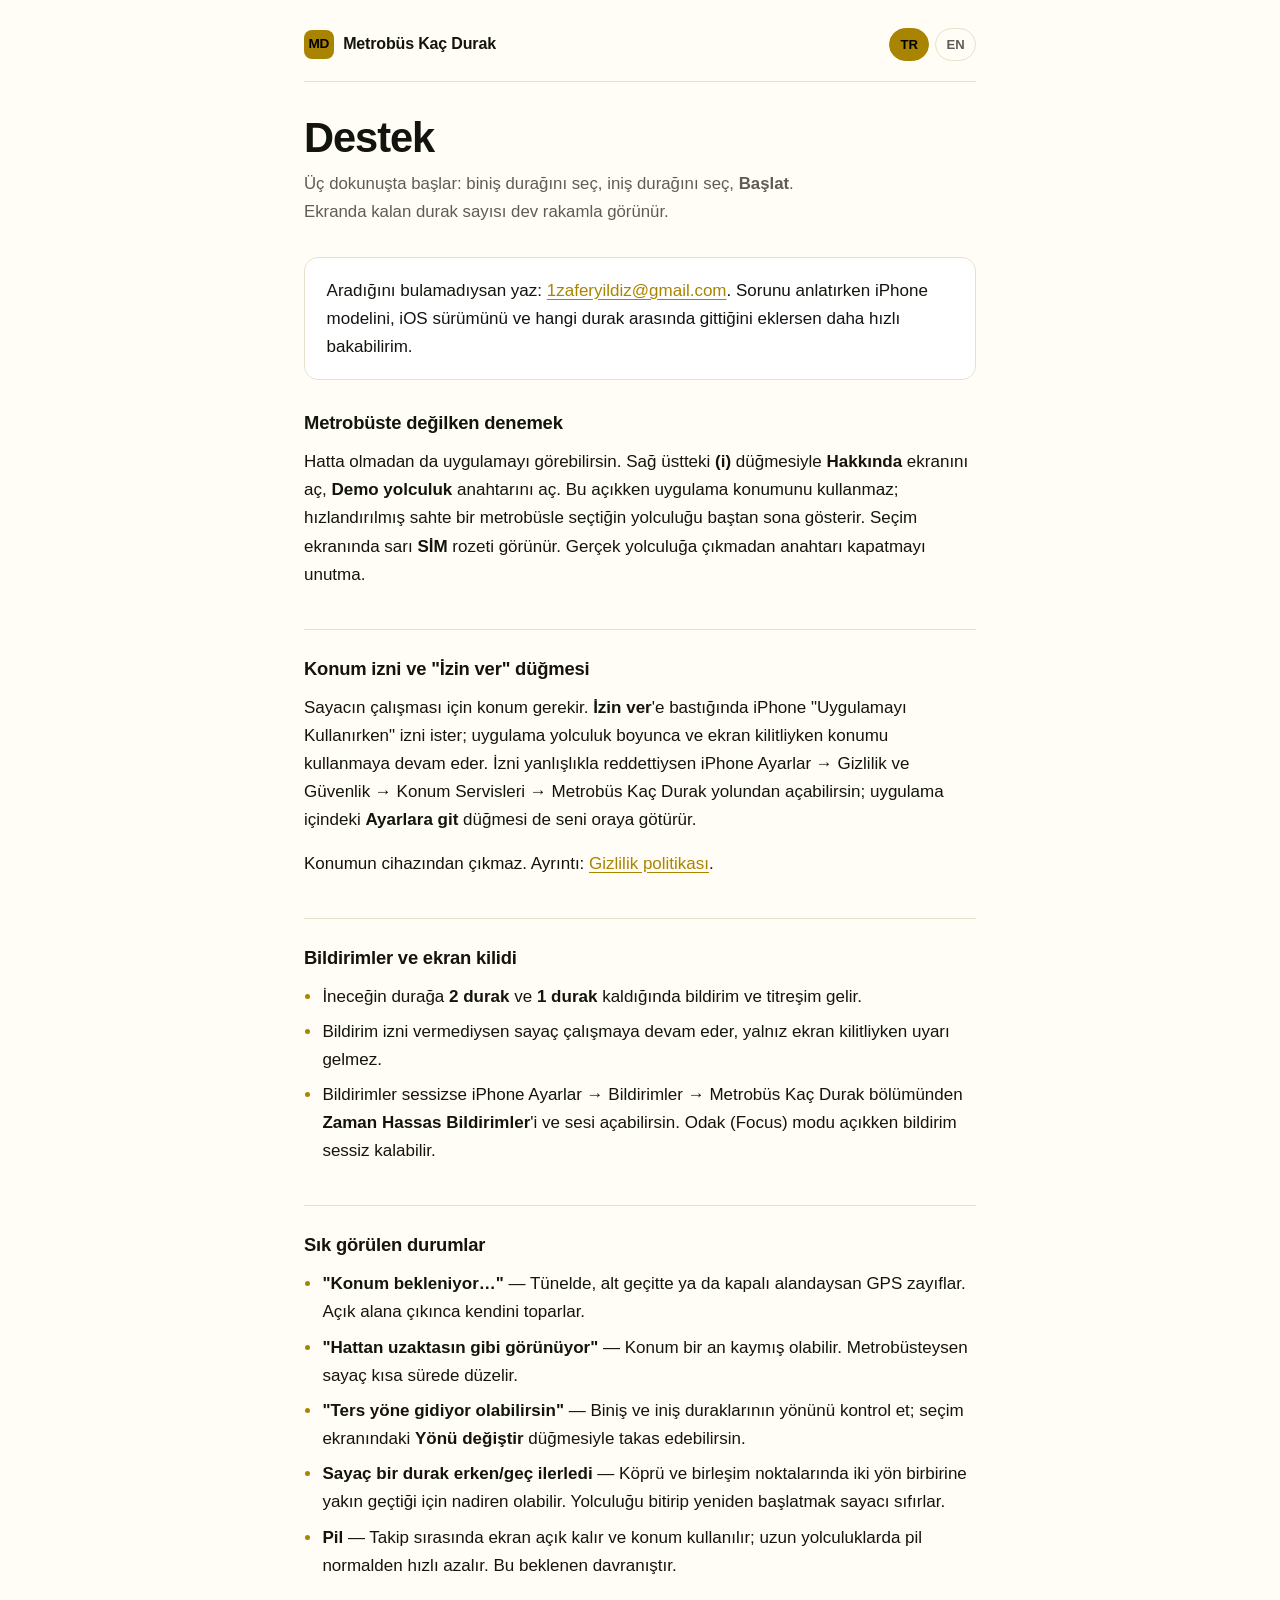
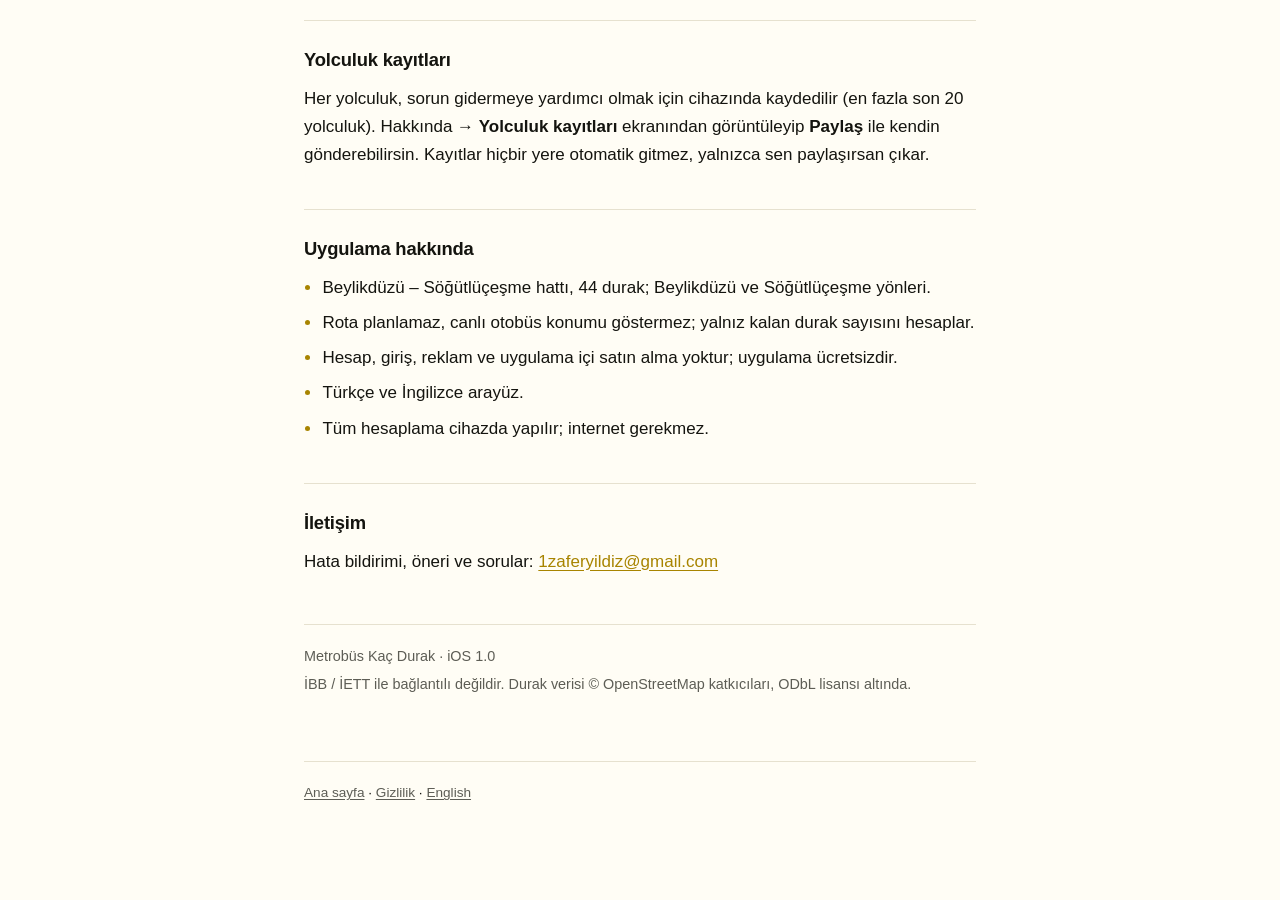
==== destek.html @ fbbd899b "Metrobüs Kaç Durak gizlilik ve destek sayfaları" ====
<!DOCTYPE html>
<html lang="tr">
  <head>
    <meta charset="utf-8" />
    <meta name="viewport" content="width=device-width, initial-scale=1" />
    <title>Destek — Metrobüs Kaç Durak</title>
    <meta
      name="description"
      content="Metrobüs Kaç Durak destek sayfası: kurulum, konum izni, bildirimler, sorun giderme ve iletişim."
    />
    <link rel="stylesheet" href="style.css" />
  </head>
  <body>
    <div class="wrap">
      <header class="top">
        <a class="brand" href="./">
          <span class="mark" aria-hidden="true">MD</span>
          Metrobüs Kaç Durak
        </a>
        <nav class="lang" aria-label="Dil">
          <a href="destek.html" aria-current="true">TR</a>
          <a href="support.html">EN</a>
        </nav>
      </header>

      <main>
        <h1>Destek</h1>
        <p class="lede">
          Üç dokunuşta başlar: biniş durağını seç, iniş durağını seç,
          <strong>Başlat</strong>. Ekranda kalan durak sayısı dev rakamla görünür.
        </p>

        <div class="callout">
          <p>
            Aradığını bulamadıysan yaz:
            <a href="mailto:1zaferyildiz@gmail.com">1zaferyildiz@gmail.com</a>.
            Sorunu anlatırken iPhone modelini, iOS sürümünü ve hangi durak
            arasında gittiğini eklersen daha hızlı bakabilirim.
          </p>
        </div>

        <h2>Metrobüste değilken denemek</h2>
        <p>
          Hatta olmadan da uygulamayı görebilirsin. Sağ üstteki <strong>(i)</strong>
          düğmesiyle <strong>Hakkında</strong> ekranını aç, <strong>Demo
          yolculuk</strong> anahtarını aç. Bu açıkken uygulama konumunu kullanmaz;
          hızlandırılmış sahte bir metrobüsle seçtiğin yolculuğu baştan sona
          gösterir. Seçim ekranında sarı <strong>SİM</strong> rozeti görünür.
          Gerçek yolculuğa çıkmadan anahtarı kapatmayı unutma.
        </p>

        <h2>Konum izni ve "İzin ver" düğmesi</h2>
        <p>
          Sayacın çalışması için konum gerekir. <strong>İzin ver</strong>'e
          bastığında iPhone "Uygulamayı Kullanırken" izni ister; uygulama
          yolculuk boyunca ve ekran kilitliyken konumu kullanmaya devam eder.
          İzni yanlışlıkla reddettiysen iPhone Ayarlar → Gizlilik ve Güvenlik →
          Konum Servisleri → Metrobüs Kaç Durak yolundan açabilirsin; uygulama
          içindeki <strong>Ayarlara git</strong> düğmesi de seni oraya götürür.
        </p>
        <p>
          Konumun cihazından çıkmaz. Ayrıntı:
          <a href="gizlilik.html">Gizlilik politikası</a>.
        </p>

        <h2>Bildirimler ve ekran kilidi</h2>
        <ul>
          <li>
            İneceğin durağa <strong>2 durak</strong> ve <strong>1 durak</strong>
            kaldığında bildirim ve titreşim gelir.
          </li>
          <li>
            Bildirim izni vermediysen sayaç çalışmaya devam eder, yalnız ekran
            kilitliyken uyarı gelmez.
          </li>
          <li>
            Bildirimler sessizse iPhone Ayarlar → Bildirimler → Metrobüs Kaç
            Durak bölümünden <strong>Zaman Hassas Bildirimler</strong>'i ve sesi
            açabilirsin. Odak (Focus) modu açıkken bildirim sessiz kalabilir.
          </li>
        </ul>

        <h2>Sık görülen durumlar</h2>
        <ul>
          <li>
            <strong>"Konum bekleniyor…"</strong> — Tünelde, alt geçitte ya da
            kapalı alandaysan GPS zayıflar. Açık alana çıkınca kendini toparlar.
          </li>
          <li>
            <strong>"Hattan uzaktasın gibi görünüyor"</strong> — Konum bir an
            kaymış olabilir. Metrobüsteysen sayaç kısa sürede düzelir.
          </li>
          <li>
            <strong>"Ters yöne gidiyor olabilirsin"</strong> — Biniş ve iniş
            duraklarının yönünü kontrol et; seçim ekranındaki
            <strong>Yönü değiştir</strong> düğmesiyle takas edebilirsin.
          </li>
          <li>
            <strong>Sayaç bir durak erken/geç ilerledi</strong> — Köprü ve
            birleşim noktalarında iki yön birbirine yakın geçtiği için nadiren
            olabilir. Yolculuğu bitirip yeniden başlatmak sayacı sıfırlar.
          </li>
          <li>
            <strong>Pil</strong> — Takip sırasında ekran açık kalır ve konum
            kullanılır; uzun yolculuklarda pil normalden hızlı azalır. Bu
            beklenen davranıştır.
          </li>
        </ul>

        <h2>Yolculuk kayıtları</h2>
        <p>
          Her yolculuk, sorun gidermeye yardımcı olmak için cihazında kaydedilir
          (en fazla son 20 yolculuk). Hakkında → <strong>Yolculuk kayıtları</strong>
          ekranından görüntüleyip <strong>Paylaş</strong> ile kendin
          gönderebilirsin. Kayıtlar hiçbir yere otomatik gitmez, yalnızca sen
          paylaşırsan çıkar.
        </p>

        <h2>Uygulama hakkında</h2>
        <ul>
          <li>Beylikdüzü – Söğütlüçeşme hattı, 44 durak; Beylikdüzü ve Söğütlüçeşme yönleri.</li>
          <li>Rota planlamaz, canlı otobüs konumu göstermez; yalnız kalan durak sayısını hesaplar.</li>
          <li>Hesap, giriş, reklam ve uygulama içi satın alma yoktur; uygulama ücretsizdir.</li>
          <li>Türkçe ve İngilizce arayüz.</li>
          <li>Tüm hesaplama cihazda yapılır; internet gerekmez.</li>
        </ul>

        <h2>İletişim</h2>
        <p>
          Hata bildirimi, öneri ve sorular:
          <a href="mailto:1zaferyildiz@gmail.com">1zaferyildiz@gmail.com</a>
        </p>

        <div class="meta">
          <p>Metrobüs Kaç Durak · iOS 1.0</p>
          <p>
            İBB / İETT ile bağlantılı değildir. Durak verisi © OpenStreetMap
            katkıcıları, ODbL lisansı altında.
          </p>
        </div>
      </main>

      <footer>
        <p>
          <a href="./">Ana sayfa</a> · <a href="gizlilik.html">Gizlilik</a> ·
          <a href="support.html">English</a>
        </p>
      </footer>
    </div>
  </body>
</html>
---- style.css ----
:root {
  --bg: #000000;
  --surface: #121212;
  --surface-2: #1a1a1a;
  --fg: #ffffff;
  --muted: #bdbdbd;
  --accent: #ffd600;
  --rule: #2a2a2a;
  --radius: 14px;
  --measure: 42rem;
}

@media (prefers-color-scheme: light) {
  :root {
    --bg: #fffdf5;
    --surface: #ffffff;
    --surface-2: #f6f3e6;
    --fg: #14140f;
    --muted: #5d5d55;
    --accent: #a88400;
    --rule: #e6e1cf;
  }
}

* {
  box-sizing: border-box;
}

html {
  -webkit-text-size-adjust: 100%;
}

body {
  margin: 0;
  padding: 0 1.25rem 5rem;
  background: var(--bg);
  color: var(--fg);
  font-family: -apple-system, BlinkMacSystemFont, "SF Pro Text", "Segoe UI",
    Roboto, "Helvetica Neue", Arial, sans-serif;
  font-size: 17px;
  line-height: 1.65;
  -webkit-font-smoothing: antialiased;
}

.wrap {
  max-width: var(--measure);
  margin: 0 auto;
}

header.top {
  display: flex;
  align-items: center;
  justify-content: space-between;
  gap: 1rem;
  padding: 1.75rem 0 1.25rem;
  border-bottom: 1px solid var(--rule);
  margin-bottom: 2rem;
}

.brand {
  display: inline-flex;
  align-items: center;
  gap: 0.6rem;
  font-weight: 700;
  letter-spacing: -0.01em;
  color: inherit;
  text-decoration: none;
  font-size: 1rem;
}

.brand .mark {
  display: inline-grid;
  place-items: center;
  width: 1.85rem;
  height: 1.85rem;
  border-radius: 8px;
  background: var(--accent);
  color: #000;
  font-size: 0.85rem;
  font-weight: 800;
}

nav.lang {
  display: flex;
  gap: 0.35rem;
  flex-shrink: 0;
}

nav.lang a {
  padding: 0.3rem 0.65rem;
  border-radius: 999px;
  border: 1px solid var(--rule);
  color: var(--muted);
  text-decoration: none;
  font-size: 0.82rem;
  font-weight: 600;
}

nav.lang a[aria-current="true"] {
  background: var(--accent);
  border-color: var(--accent);
  color: #000;
}

h1 {
  font-size: clamp(1.9rem, 6vw, 2.6rem);
  line-height: 1.15;
  letter-spacing: -0.025em;
  margin: 0 0 0.5rem;
}

h1 + .lede {
  color: var(--muted);
  font-size: 1.05rem;
  margin: 0 0 2rem;
  max-width: 34rem;
}

h2 {
  font-size: 1.15rem;
  letter-spacing: -0.01em;
  margin: 2.5rem 0 0.6rem;
  padding-top: 1.5rem;
  border-top: 1px solid var(--rule);
}

h2:first-of-type {
  border-top: none;
  padding-top: 0;
  margin-top: 0;
}

p,
li {
  color: var(--fg);
}

p {
  margin: 0 0 1rem;
}

ul {
  margin: 0 0 1rem;
  padding-left: 1.15rem;
}

li {
  margin-bottom: 0.45rem;
}

li::marker {
  color: var(--accent);
}

a {
  color: var(--accent);
  text-underline-offset: 0.18em;
}

strong {
  font-weight: 650;
}

.callout {
  background: var(--surface);
  border: 1px solid var(--rule);
  border-radius: var(--radius);
  padding: 1.15rem 1.35rem;
  margin: 0 0 1.75rem;
}

.callout p:last-child {
  margin-bottom: 0;
}

.meta {
  color: var(--muted);
  font-size: 0.9rem;
  border-top: 1px solid var(--rule);
  margin-top: 3rem;
  padding-top: 1.25rem;
}

.meta p {
  margin: 0 0 0.3rem;
  color: var(--muted);
}

.cards {
  display: grid;
  gap: 1rem;
  margin: 2rem 0 0;
  padding: 0;
  list-style: none;
}

@media (min-width: 40rem) {
  .cards {
    grid-template-columns: 1fr 1fr;
  }
}

.cards li {
  margin: 0;
}

.cards a {
  display: block;
  height: 100%;
  padding: 1.35rem 1.4rem;
  border-radius: var(--radius);
  background: var(--surface);
  border: 1px solid var(--rule);
  color: inherit;
  text-decoration: none;
  transition: border-color 120ms ease, transform 120ms ease;
}

.cards a:hover,
.cards a:focus-visible {
  border-color: var(--accent);
}

.cards .t {
  display: block;
  font-weight: 700;
  font-size: 1.05rem;
  margin-bottom: 0.25rem;
}

.cards .d {
  display: block;
  color: var(--muted);
  font-size: 0.92rem;
  line-height: 1.5;
}

footer {
  margin-top: 4rem;
  padding-top: 1.25rem;
  border-top: 1px solid var(--rule);
  color: var(--muted);
  font-size: 0.85rem;
}

footer a {
  color: var(--muted);
}

@media (max-width: 30rem) {
  body {
    font-size: 16px;
  }
  header.top {
    flex-wrap: wrap;
  }
}
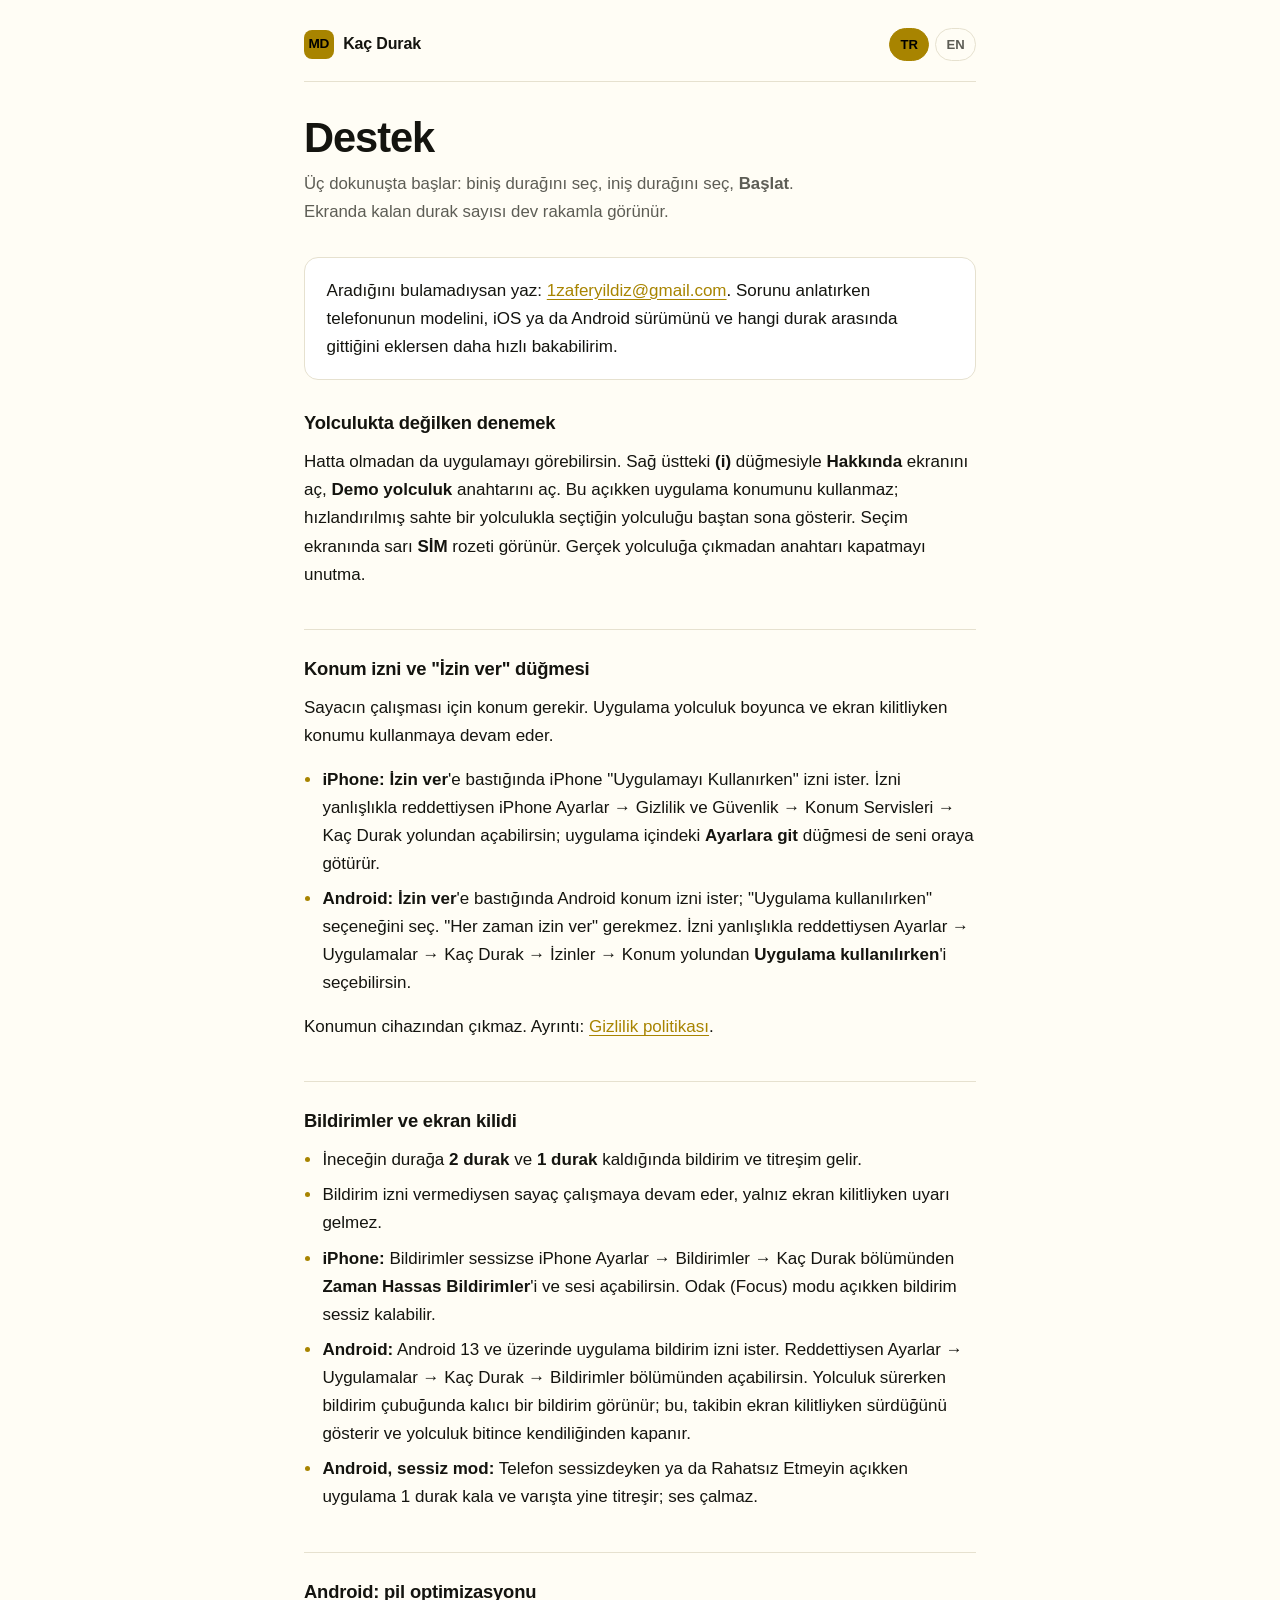
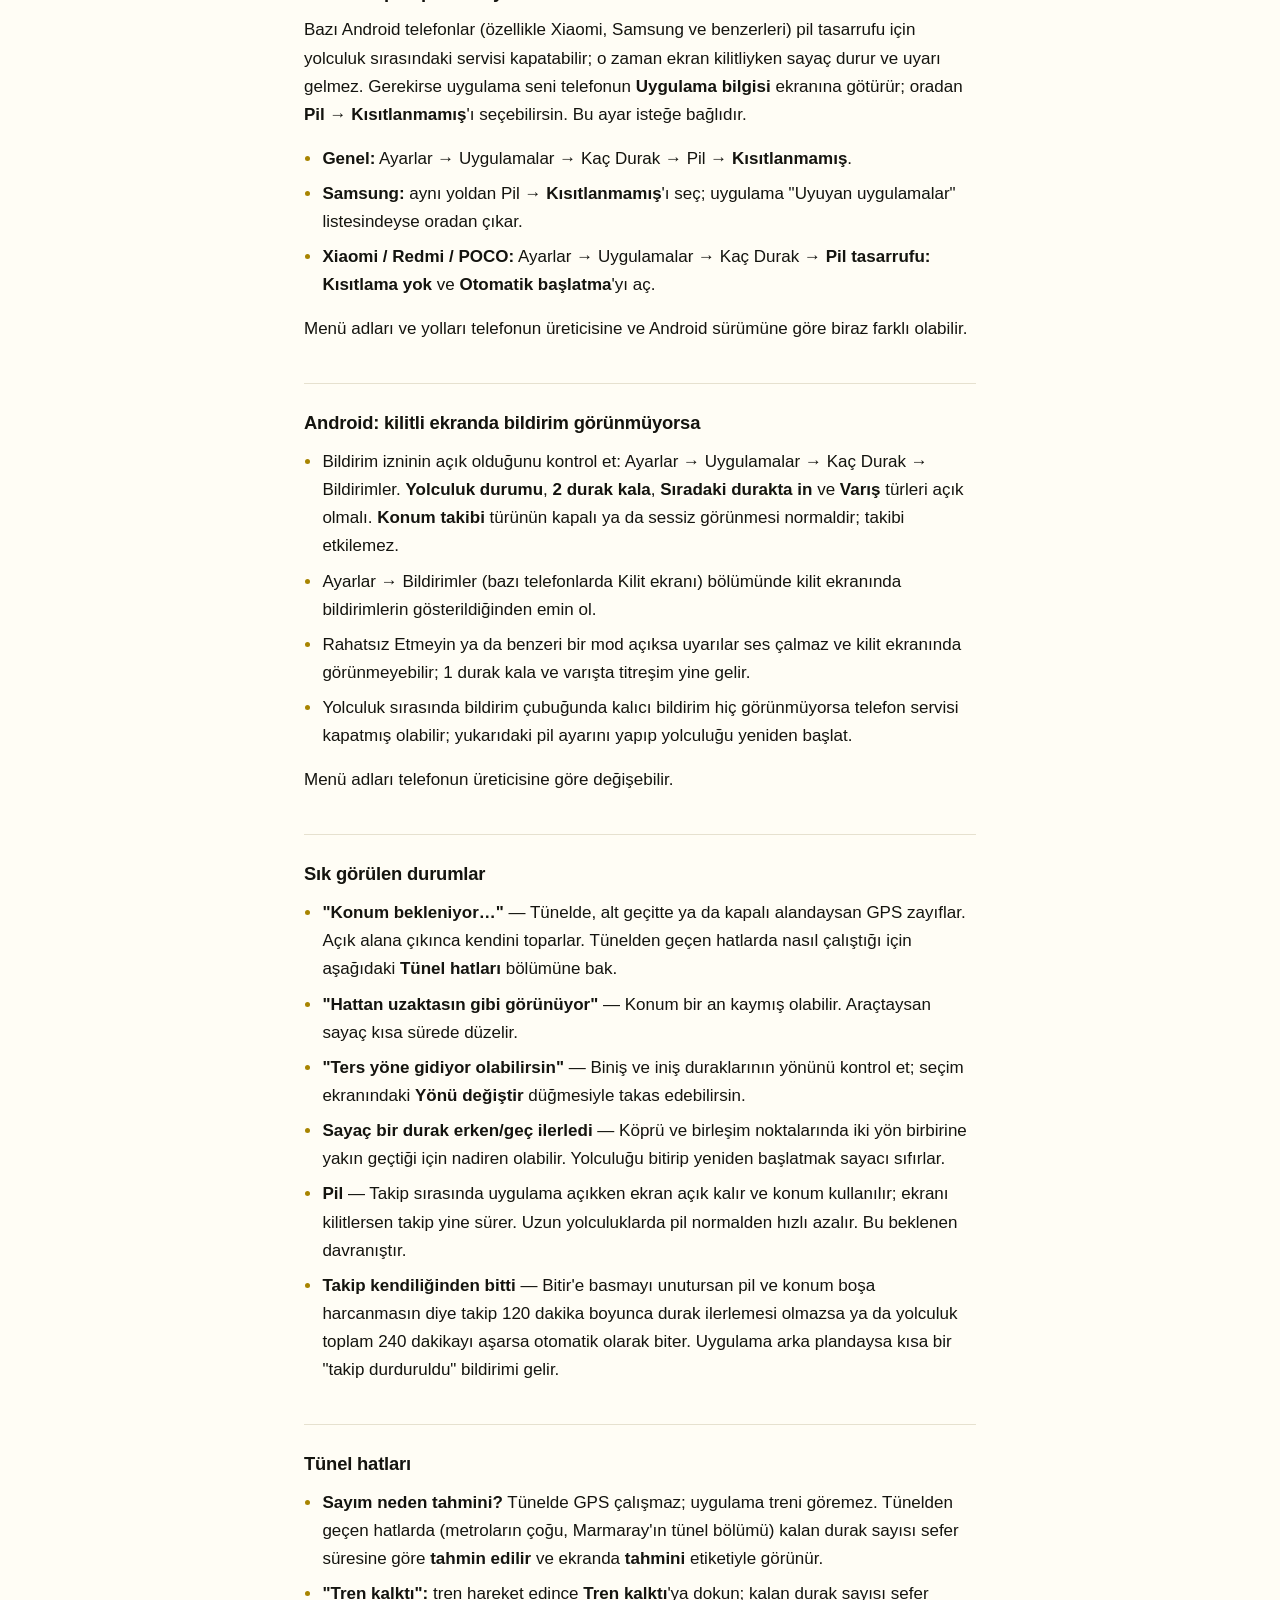
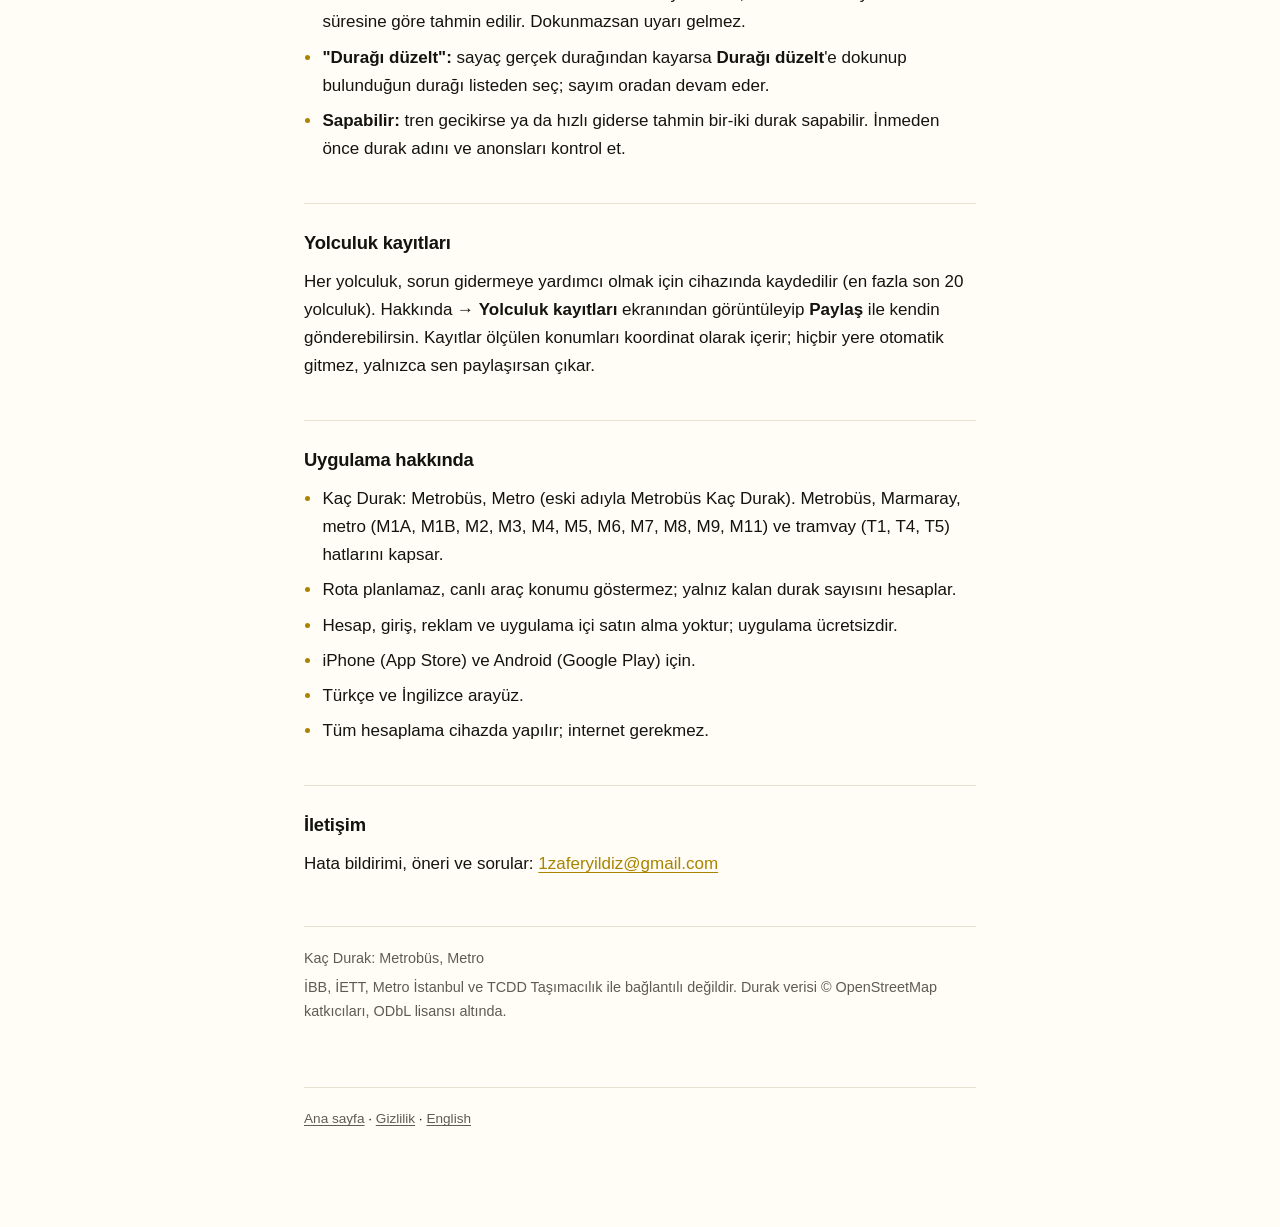
==== commit a63caf58: "1.2.0: yeni ad (Kaç Durak: Metrobüs, Metro), 16 hat, tünel tahmini; gizlilik metni koda göre düzelti" ====
--- a/destek.html
+++ b/destek.html
@@ -3,10 +3,10 @@
   <head>
     <meta charset="utf-8" />
     <meta name="viewport" content="width=device-width, initial-scale=1" />
-    <title>Destek — Metrobüs Kaç Durak</title>
+    <title>Destek — Kaç Durak: Metrobüs, Metro</title>
     <meta
       name="description"
-      content="Metrobüs Kaç Durak destek sayfası: kurulum, konum izni, bildirimler, sorun giderme ve iletişim."
+      content="Kaç Durak: Metrobüs, Metro destek sayfası (iPhone ve Android): kurulum, konum izni, bildirimler, tünel hatları, pil ayarları, sorun giderme ve iletişim."
     />
     <link rel="stylesheet" href="style.css" />
   </head>
@@ -15,7 +15,7 @@
       <header class="top">
         <a class="brand" href="./">
           <span class="mark" aria-hidden="true">MD</span>
-          Metrobüs Kaç Durak
+          Kaç Durak
         </a>
         <nav class="lang" aria-label="Dil">
           <a href="destek.html" aria-current="true">TR</a>
@@ -34,30 +34,43 @@
           <p>
             Aradığını bulamadıysan yaz:
             <a href="mailto:1zaferyildiz@gmail.com">1zaferyildiz@gmail.com</a>.
-            Sorunu anlatırken iPhone modelini, iOS sürümünü ve hangi durak
-            arasında gittiğini eklersen daha hızlı bakabilirim.
+            Sorunu anlatırken telefonunun modelini, iOS ya da Android sürümünü ve
+            hangi durak arasında gittiğini eklersen daha hızlı bakabilirim.
           </p>
         </div>
 
-        <h2>Metrobüste değilken denemek</h2>
+        <h2>Yolculukta değilken denemek</h2>
         <p>
           Hatta olmadan da uygulamayı görebilirsin. Sağ üstteki <strong>(i)</strong>
           düğmesiyle <strong>Hakkında</strong> ekranını aç, <strong>Demo
           yolculuk</strong> anahtarını aç. Bu açıkken uygulama konumunu kullanmaz;
-          hızlandırılmış sahte bir metrobüsle seçtiğin yolculuğu baştan sona
+          hızlandırılmış sahte bir yolculukla seçtiğin yolculuğu baştan sona
           gösterir. Seçim ekranında sarı <strong>SİM</strong> rozeti görünür.
           Gerçek yolculuğa çıkmadan anahtarı kapatmayı unutma.
         </p>
 
         <h2>Konum izni ve "İzin ver" düğmesi</h2>
         <p>
-          Sayacın çalışması için konum gerekir. <strong>İzin ver</strong>'e
-          bastığında iPhone "Uygulamayı Kullanırken" izni ister; uygulama
-          yolculuk boyunca ve ekran kilitliyken konumu kullanmaya devam eder.
-          İzni yanlışlıkla reddettiysen iPhone Ayarlar → Gizlilik ve Güvenlik →
-          Konum Servisleri → Metrobüs Kaç Durak yolundan açabilirsin; uygulama
-          içindeki <strong>Ayarlara git</strong> düğmesi de seni oraya götürür.
-        </p>
+          Sayacın çalışması için konum gerekir. Uygulama yolculuk boyunca ve
+          ekran kilitliyken konumu kullanmaya devam eder.
+        </p>
+        <ul>
+          <li>
+            <strong>iPhone:</strong> <strong>İzin ver</strong>'e bastığında
+            iPhone "Uygulamayı Kullanırken" izni ister. İzni yanlışlıkla
+            reddettiysen iPhone Ayarlar → Gizlilik ve Güvenlik → Konum
+            Servisleri → Kaç Durak yolundan açabilirsin; uygulama
+            içindeki <strong>Ayarlara git</strong> düğmesi de seni oraya
+            götürür.
+          </li>
+          <li>
+            <strong>Android:</strong> <strong>İzin ver</strong>'e bastığında
+            Android konum izni ister; "Uygulama kullanılırken" seçeneğini seç.
+            "Her zaman izin ver" gerekmez. İzni yanlışlıkla reddettiysen Ayarlar
+            → Uygulamalar → Kaç Durak → İzinler → Konum yolundan
+            <strong>Uygulama kullanılırken</strong>'i seçebilirsin.
+          </li>
+        </ul>
         <p>
           Konumun cihazından çıkmaz. Ayrıntı:
           <a href="gizlilik.html">Gizlilik politikası</a>.
@@ -74,21 +87,93 @@
             kilitliyken uyarı gelmez.
           </li>
           <li>
-            Bildirimler sessizse iPhone Ayarlar → Bildirimler → Metrobüs Kaç
-            Durak bölümünden <strong>Zaman Hassas Bildirimler</strong>'i ve sesi
-            açabilirsin. Odak (Focus) modu açıkken bildirim sessiz kalabilir.
-          </li>
-        </ul>
+            <strong>iPhone:</strong> Bildirimler sessizse iPhone Ayarlar →
+            Bildirimler → Kaç Durak bölümünden <strong>Zaman Hassas
+            Bildirimler</strong>'i ve sesi açabilirsin. Odak (Focus) modu açıkken
+            bildirim sessiz kalabilir.
+          </li>
+          <li>
+            <strong>Android:</strong> Android 13 ve üzerinde uygulama bildirim
+            izni ister. Reddettiysen Ayarlar → Uygulamalar → Kaç Durak
+            → Bildirimler bölümünden açabilirsin. Yolculuk sürerken bildirim
+            çubuğunda kalıcı bir bildirim görünür; bu, takibin ekran kilitliyken
+            sürdüğünü gösterir ve yolculuk bitince kendiliğinden kapanır.
+          </li>
+          <li>
+            <strong>Android, sessiz mod:</strong> Telefon sessizdeyken ya da
+            Rahatsız Etmeyin açıkken uygulama 1 durak kala ve varışta yine
+            titreşir; ses çalmaz.
+          </li>
+        </ul>
+
+        <h2>Android: pil optimizasyonu</h2>
+        <p>
+          Bazı Android telefonlar (özellikle Xiaomi, Samsung ve benzerleri) pil
+          tasarrufu için yolculuk sırasındaki servisi kapatabilir; o zaman ekran
+          kilitliyken sayaç durur ve uyarı gelmez. Gerekirse uygulama seni
+          telefonun <strong>Uygulama bilgisi</strong> ekranına götürür; oradan
+          <strong>Pil → Kısıtlanmamış</strong>'ı seçebilirsin. Bu ayar isteğe
+          bağlıdır.
+        </p>
+        <ul>
+          <li>
+            <strong>Genel:</strong> Ayarlar → Uygulamalar → Kaç Durak →
+            Pil → <strong>Kısıtlanmamış</strong>.
+          </li>
+          <li>
+            <strong>Samsung:</strong> aynı yoldan Pil → <strong>Kısıtlanmamış</strong>'ı
+            seç; uygulama "Uyuyan uygulamalar" listesindeyse oradan çıkar.
+          </li>
+          <li>
+            <strong>Xiaomi / Redmi / POCO:</strong> Ayarlar → Uygulamalar →
+            Kaç Durak → <strong>Pil tasarrufu: Kısıtlama yok</strong>
+            ve <strong>Otomatik başlatma</strong>'yı aç.
+          </li>
+        </ul>
+        <p>
+          Menü adları ve yolları telefonun üreticisine ve Android sürümüne göre
+          biraz farklı olabilir.
+        </p>
+
+        <h2>Android: kilitli ekranda bildirim görünmüyorsa</h2>
+        <ul>
+          <li>
+            Bildirim izninin açık olduğunu kontrol et: Ayarlar → Uygulamalar →
+            Kaç Durak → Bildirimler. <strong>Yolculuk durumu</strong>,
+            <strong>2 durak kala</strong>, <strong>Sıradaki durakta in</strong> ve
+            <strong>Varış</strong> türleri açık olmalı. <strong>Konum takibi</strong>
+            türünün kapalı ya da sessiz görünmesi normaldir; takibi etkilemez.
+          </li>
+          <li>
+            Ayarlar → Bildirimler (bazı telefonlarda Kilit ekranı) bölümünde
+            kilit ekranında bildirimlerin gösterildiğinden emin ol.
+          </li>
+          <li>
+            Rahatsız Etmeyin ya da benzeri bir mod açıksa uyarılar ses
+            çalmaz ve kilit ekranında görünmeyebilir; 1 durak kala ve varışta
+            titreşim yine gelir.
+          </li>
+          <li>
+            Yolculuk sırasında bildirim çubuğunda kalıcı bildirim hiç
+            görünmüyorsa telefon servisi kapatmış olabilir; yukarıdaki pil
+            ayarını yapıp yolculuğu yeniden başlat.
+          </li>
+        </ul>
+        <p>
+          Menü adları telefonun üreticisine göre değişebilir.
+        </p>
 
         <h2>Sık görülen durumlar</h2>
         <ul>
           <li>
             <strong>"Konum bekleniyor…"</strong> — Tünelde, alt geçitte ya da
             kapalı alandaysan GPS zayıflar. Açık alana çıkınca kendini toparlar.
+            Tünelden geçen hatlarda nasıl çalıştığı için aşağıdaki
+            <strong>Tünel hatları</strong> bölümüne bak.
           </li>
           <li>
             <strong>"Hattan uzaktasın gibi görünüyor"</strong> — Konum bir an
-            kaymış olabilir. Metrobüsteysen sayaç kısa sürede düzelir.
+            kaymış olabilir. Araçtaysan sayaç kısa sürede düzelir.
           </li>
           <li>
             <strong>"Ters yöne gidiyor olabilirsin"</strong> — Biniş ve iniş
@@ -101,9 +186,43 @@
             olabilir. Yolculuğu bitirip yeniden başlatmak sayacı sıfırlar.
           </li>
           <li>
-            <strong>Pil</strong> — Takip sırasında ekran açık kalır ve konum
-            kullanılır; uzun yolculuklarda pil normalden hızlı azalır. Bu
-            beklenen davranıştır.
+            <strong>Pil</strong> — Takip sırasında uygulama açıkken ekran açık
+            kalır ve konum kullanılır; ekranı kilitlersen takip yine sürer.
+            Uzun yolculuklarda pil normalden hızlı azalır. Bu beklenen
+            davranıştır.
+          </li>
+          <li>
+            <strong>Takip kendiliğinden bitti</strong> — Bitir'e basmayı unutursan pil ve konum
+            boşa harcanmasın diye takip 120 dakika boyunca durak ilerlemesi
+            olmazsa ya da yolculuk toplam 240 dakikayı aşarsa otomatik olarak
+            biter. Uygulama arka plandaysa kısa bir "takip durduruldu"
+            bildirimi gelir.
+          </li>
+        </ul>
+
+        <h2>Tünel hatları</h2>
+        <ul>
+          <li>
+            <strong>Sayım neden tahmini?</strong> Tünelde GPS çalışmaz; uygulama
+            treni göremez. Tünelden geçen hatlarda (metroların çoğu, Marmaray'ın
+            tünel bölümü) kalan durak sayısı sefer süresine göre
+            <strong>tahmin edilir</strong> ve ekranda <strong>tahmini</strong>
+            etiketiyle görünür.
+          </li>
+          <li>
+            <strong>"Tren kalktı":</strong> tren hareket edince
+            <strong>Tren kalktı</strong>'ya dokun; kalan durak sayısı sefer süresine
+            göre tahmin edilir. Dokunmazsan uyarı gelmez.
+          </li>
+          <li>
+            <strong>"Durağı düzelt":</strong> sayaç gerçek durağından kayarsa
+            <strong>Durağı düzelt</strong>'e dokunup bulunduğun durağı listeden
+            seç; sayım oradan devam eder.
+          </li>
+          <li>
+            <strong>Sapabilir:</strong> tren gecikirse ya da hızlı giderse
+            tahmin bir-iki durak sapabilir. İnmeden önce durak adını ve
+            anonsları kontrol et.
           </li>
         </ul>
 
@@ -112,15 +231,20 @@
           Her yolculuk, sorun gidermeye yardımcı olmak için cihazında kaydedilir
           (en fazla son 20 yolculuk). Hakkında → <strong>Yolculuk kayıtları</strong>
           ekranından görüntüleyip <strong>Paylaş</strong> ile kendin
-          gönderebilirsin. Kayıtlar hiçbir yere otomatik gitmez, yalnızca sen
-          paylaşırsan çıkar.
+          gönderebilirsin. Kayıtlar ölçülen konumları koordinat olarak içerir;
+          hiçbir yere otomatik gitmez, yalnızca sen paylaşırsan çıkar.
         </p>
 
         <h2>Uygulama hakkında</h2>
         <ul>
-          <li>Beylikdüzü – Söğütlüçeşme hattı, 44 durak; Beylikdüzü ve Söğütlüçeşme yönleri.</li>
-          <li>Rota planlamaz, canlı otobüs konumu göstermez; yalnız kalan durak sayısını hesaplar.</li>
+          <li>
+            Kaç Durak: Metrobüs, Metro (eski adıyla Metrobüs Kaç Durak). Metrobüs,
+            Marmaray, metro (M1A, M1B, M2, M3, M4, M5, M6, M7, M8, M9, M11) ve
+            tramvay (T1, T4, T5) hatlarını kapsar.
+          </li>
+          <li>Rota planlamaz, canlı araç konumu göstermez; yalnız kalan durak sayısını hesaplar.</li>
           <li>Hesap, giriş, reklam ve uygulama içi satın alma yoktur; uygulama ücretsizdir.</li>
+          <li>iPhone (App Store) ve Android (Google Play) için.</li>
           <li>Türkçe ve İngilizce arayüz.</li>
           <li>Tüm hesaplama cihazda yapılır; internet gerekmez.</li>
         </ul>
@@ -132,10 +256,11 @@
         </p>
 
         <div class="meta">
-          <p>Metrobüs Kaç Durak · iOS 1.0</p>
+          <p>Kaç Durak: Metrobüs, Metro</p>
           <p>
-            İBB / İETT ile bağlantılı değildir. Durak verisi © OpenStreetMap
-            katkıcıları, ODbL lisansı altında.
+            İBB, İETT, Metro İstanbul ve TCDD Taşımacılık ile bağlantılı
+            değildir. Durak verisi © OpenStreetMap katkıcıları, ODbL lisansı
+            altında.
           </p>
         </div>
       </main>
